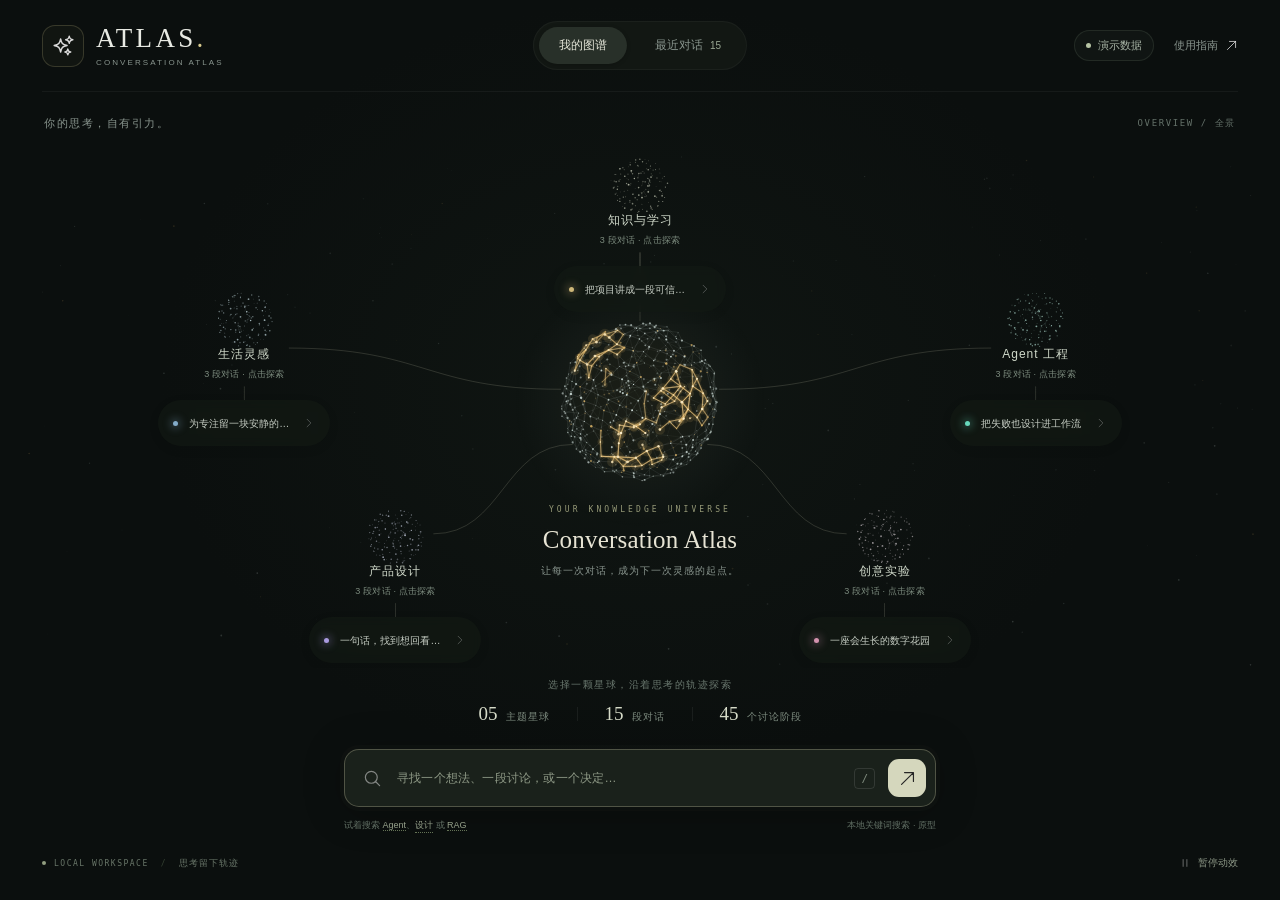
==== plugins/conversation_atlas/frontend/index.html @ c2df4ebc "feat(atlas): add interactive frontend graph prototype" ====
<!doctype html>
<html lang="zh-CN">
  <head>
    <meta charset="UTF-8">
    <meta name="viewport" content="width=device-width, initial-scale=1.0">
    <meta name="theme-color" content="#0b0f0e">
    <meta name="description" content="Conversation Atlas — 在对话之间，发现思考的轨迹。前端交互原型。">
    <title>Conversation Atlas · 对话图谱</title>
    <link rel="icon" href="icons/sparkles.svg" type="image/svg+xml">
    <link rel="stylesheet" href="styles.css">
  </head>
  <body>
    <div id="atlas-app" class="atlas-app">
      <header class="app-header">
        <a class="brand" href="./" aria-label="Conversation Atlas 首页">
          <span class="brand-symbol"><img src="icons/sparkles.svg" alt=""></span>
          <span><strong>ATLAS<span class="brand-dot">.</span></strong><small>CONVERSATION ATLAS</small></span>
        </a>
        <nav class="main-nav" aria-label="主导航">
          <button class="nav-item active" id="home-nav" aria-current="page">我的图谱</button>
          <button class="nav-item" id="recent-toggle" aria-expanded="false" aria-controls="recent-panel">最近对话<span id="recent-count" class="nav-count"></span></button>
        </nav>
        <div class="header-actions"><span class="demo-badge"><i></i>演示数据</span><button class="quiet-button" id="guide-toggle">使用指南<img src="icons/arrow-up-right.svg" alt=""></button></div>
      </header>

      <section class="workspace" aria-label="对话图谱工作区">
        <div class="workspace-bar">
          <div class="breadcrumb"><button id="back-atlas" class="back-button" hidden><img src="icons/arrow-left.svg" alt="">返回 Atlas</button><span id="breadcrumb-text">你的思考，自有引力。</span></div>
          <span id="view-label" class="view-label">OVERVIEW / 全景</span>
        </div>
        <div class="workarea" id="workarea">
          <div class="graph-viewport" id="graph-viewport" tabindex="0" aria-label="交互图谱，可横向滚动查看层级">
            <div id="graph-scene" class="graph-scene">
              <canvas id="particle-field" aria-hidden="true"></canvas>
              <svg id="connections" aria-hidden="true"><g id="edge-layer"></g></svg>
              <div id="core-label" class="core-label"><span class="core-eyebrow">YOUR KNOWLEDGE UNIVERSE</span><strong>Conversation Atlas</strong><small id="core-subtitle">让每一次对话，成为下一次灵感的起点。</small></div>
              <div id="node-layer"></div>
              <div id="column-labels" class="column-labels" aria-hidden="true"></div>
            </div>
          </div>
          <aside id="inspector" class="inspector" aria-label="节点详情" hidden></aside>
        </div>
        <p id="graph-hint" class="graph-hint">选择一颗星球，沿着思考的轨迹探索</p>
      </section>

      <section class="search-dock" aria-label="搜索历史对话">
        <div class="universe-stats" id="universe-stats"></div>
        <form class="search-form" id="search-form" role="search">
          <img class="search-icon" src="icons/magnifying-glass.svg" alt="">
          <input id="search-input" type="search" autocomplete="off" placeholder="寻找一个想法、一段讨论，或一个决定…" aria-label="搜索演示对话" aria-controls="search-results" aria-expanded="false">
          <kbd class="shortcut-hint">/</kbd>
          <button class="search-submit" type="submit" aria-label="搜索"><img src="icons/arrow-up-right.svg" alt=""></button>
        </form>
        <div class="search-caption"><span>试着搜索 <button class="search-example" data-query="Agent">Agent</button>、<button class="search-example" data-query="设计">设计</button> 或 <button class="search-example" data-query="RAG">RAG</button></span><span>本地关键词搜索 · 原型</span></div>
        <div id="search-results" class="search-results" hidden></div>
      </section>

      <footer class="app-footer"><span><i class="workspace-dot"></i>LOCAL WORKSPACE<span class="footer-separator">/</span><span class="footer-detail">思考留下轨迹</span></span><button id="motion-toggle" class="motion-toggle" aria-pressed="false"><img src="icons/pause.svg" alt=""><span>暂停动效</span></button></footer>
      <section id="recent-panel" class="recent-panel" aria-label="最近的演示对话" hidden></section>
      <dialog id="guide-dialog" class="guide-dialog" aria-labelledby="guide-title"><div class="dialog-top"><span class="eyebrow">A SMALL GUIDE TO YOUR UNIVERSE</span><button id="guide-close" class="icon-button" aria-label="关闭使用指南"><img src="icons/x-mark.svg" alt=""></button></div><h2 id="guide-title">从一次对话，走向一片星空。</h2><p>点击分类星球展开对话，再点击对话查看讨论阶段。最右侧的详情面板记录摘要、结论与消息范围。</p><ol><li><b>探索</b><span>分类 → Conversation → Segment，始终从左向右。</span></li><li><b>回看</b><span>用“返回 Atlas”收拢图谱；关闭详情不会改变展开层级。</span></li><li><b>寻找</b><span>按 / 开始搜索。按 Esc 关闭浮层或详情。</span></li></ol><div class="prototype-note">当前是前端交互原型。内容、分类、阶段与时间均为模拟；搜索仅匹配本地关键词。未接入真实历史对话、AI 或原文跳转。</div><button id="guide-done" class="primary-button">开始探索<img src="icons/arrow-up-right.svg" alt=""></button></dialog>
      <div id="announcer" class="sr-only" role="status" aria-live="polite"></div>
      <div id="load-error" class="load-error" role="alert" hidden></div>
    </div>
    <script type="module" src="app.mjs"></script>
  </body>
</html>
---- plugins/conversation_atlas/frontend/styles.css ----
@charset "UTF-8";
:root{color-scheme:dark;--bg:#0b0f0e;--panel:#141a17;--text:#e8eae3;--muted:#89958e;--dim:#647169;--line:#29332d;--accent:#d8d5ad;--ease:cubic-bezier(.22,.8,.22,1);font-family:Inter,"Segoe UI","Microsoft YaHei",sans-serif;font-synthesis:none}
*{box-sizing:border-box}body{margin:0;background:var(--bg);color:var(--text);font-size:14px}button,input,a{-webkit-tap-highlight-color:transparent}button,input{font:inherit}button{color:inherit;cursor:pointer}button{border:0;background:none}a{color:inherit;text-decoration:none}button:focus-visible,a:focus-visible,input:focus-visible,[tabindex]:focus-visible{outline:2px solid var(--accent);outline-offset:5px}button:disabled{cursor:not-allowed;opacity:.5}img{width:18px;height:18px;filter:invert(.85);vertical-align:middle}button:hover img{filter:invert(1)}[hidden]{display:none!important}.atlas-app{height:100dvh;min-height:720px;overflow:hidden;position:relative;background:radial-gradient(ellipse at 50% 43%,#17201966 0%,transparent 53%)}
.app-header{height:92px;display:flex;align-items:center;justify-content:space-between;margin:0 42px;border-bottom:1px solid #ffffff0c;gap:24px;position:relative;z-index:5}.brand{display:flex;align-items:center;gap:12px}.brand-symbol{display:grid;place-items:center;border:1px solid #d3c99332;border-radius:13px;width:42px;height:42px;background:#d2c88a08}.brand-symbol img{width:23px;height:23px}.brand strong{font-family:Georgia,"Times New Roman",serif;font-size:27px;letter-spacing:3.3px;font-weight:400;line-height:1.1}.brand-dot{color:#d8cb8e}.brand small{display:block;font-size:8px;letter-spacing:2.1px;margin-top:5px;color:var(--muted)}.main-nav{position:absolute;left:50%;transform:translateX(-50%);display:flex;align-items:center;gap:8px;border:1px solid #ffffff0a;border-radius:30px;padding:5px;background:#121713}.nav-item{font-size:12px;border-radius:22px;padding:10px 20px;color:var(--muted);transition:background .2s,color .2s;white-space:nowrap}.nav-item:hover{color:var(--text)}.nav-item.active{background:#283029;color:#e3e4d7;box-shadow:0 1px 4px #0003}.nav-count{font-size:10px;margin-left:7px;color:#9aa894}.header-actions{display:flex;gap:20px;align-items:center}.demo-badge{display:flex;align-items:center;gap:7px;font-size:11px;color:#a9b5a7;background:#bdd2b008;border:1px solid #a5bc9c20;border-radius:20px;padding:7px 11px}.demo-badge i{width:5px;height:5px;border-radius:50%;background:#b6c3a4}.quiet-button{font-size:11px;color:var(--muted);display:flex;gap:7px;align-items:center;padding:8px 0}.quiet-button img{width:13px;height:13px}.quiet-button:hover{color:var(--text)}
.workspace{position:absolute;inset:92px 26px 211px}.workspace-bar{height:63px;display:flex;align-items:center;justify-content:space-between;padding:0 18px;position:relative;z-index:3;gap:20px}.breadcrumb{display:flex;align-items:center;gap:18px;min-width:0}.breadcrumb>span{font-size:11px;letter-spacing:1.5px;color:var(--muted);white-space:nowrap;overflow:hidden;text-overflow:ellipsis}.view-label{font-family:Consolas,monospace;font-size:9px;letter-spacing:1.6px;color:var(--dim);white-space:nowrap}.back-button{display:flex;align-items:center;gap:8px;padding:9px 13px;border:1px solid #ffffff13;border-radius:20px;font-size:11px;background:#101612;white-space:nowrap}.back-button:hover{border-color:#c6c4a550;background:#202920}.back-button img{width:13px;height:13px}.workarea{height:calc(100% - 84px);display:flex;gap:12px;position:relative}.graph-viewport{overflow:auto;position:relative;flex:1;min-width:0;scrollbar-width:thin;scrollbar-color:#374137 transparent;scroll-behavior:smooth}.graph-scene{position:relative;width:100%;min-width:1000px;height:100%;min-height:450px;isolation:isolate}#particle-field,#connections,#node-layer{position:absolute;inset:0;width:100%;height:100%}#particle-field{z-index:0;pointer-events:none}#connections{z-index:1;overflow:visible;pointer-events:none}#node-layer{z-index:3;pointer-events:none}.connection{fill:none;stroke:#b9b7a0;stroke-opacity:.2;stroke-width:1;transition:d 720ms var(--ease),opacity 600ms,stroke-opacity .3s;vector-effect:non-scaling-stroke}.connection.highlighted{stroke-opacity:.65;stroke:#d6d1ac;stroke-width:1.3}.core-label{position:absolute;z-index:2;transform:translate(-50%,0);text-align:center;white-space:nowrap;pointer-events:none;transition:left 720ms var(--ease),top 720ms var(--ease),opacity .5s}.core-eyebrow{display:block;font:8px Consolas,monospace;letter-spacing:3.1px;color:#969977}.core-label strong{display:block;font:25px Georgia,"Times New Roman",serif;letter-spacing:.2px;margin-top:12px;font-weight:400;color:#e7e4d4}.core-label small{display:block;font-size:10px;color:var(--muted);letter-spacing:1px;margin-top:10px}.atlas-app.expanded .core-eyebrow{font-size:7px;letter-spacing:1.7px}.atlas-app.expanded .core-label strong{font-size:15px}.atlas-app.expanded .core-label small{display:none}.graph-hint{text-align:center;margin:10px 0 0;font-size:10px;letter-spacing:1.5px;color:#69776e;pointer-events:none}.column-labels span{position:absolute;top:11px;transform:translateX(-50%);font-size:9px;letter-spacing:2px;color:#738175}.graph-node{position:absolute;left:0;top:0;transform:translate(-50%,-50%);transition:left 720ms var(--ease),top 720ms var(--ease),opacity 500ms,box-shadow .25s,border-color .25s,background .25s;width:220px;height:64px;padding:12px 15px;text-align:left;pointer-events:auto;border:1px solid #aab7a516;border-radius:9px;background:#151b17d9;backdrop-filter:blur(9px);box-shadow:0 3px 12px #0001;display:flex;align-items:center;gap:11px;color:#c7cec4}.graph-node:hover{background:#20291fe8;border-color:#cad5b54d;box-shadow:0 0 24px #c7cfa70b;z-index:5}.graph-node.selected{border-color:#d9d2a680;background:#22291ee8;box-shadow:0 0 28px #d6c9970e}.node-spark{flex:none;width:5px;height:5px;background:var(--node-color,#c1c7a2);border-radius:50%;box-shadow:0 0 9px 2px color-mix(in srgb,var(--node-color,#c1c7a2) 40%,transparent)}.node-copy{min-width:0;display:block}.node-title{display:block;font-size:11px;font-weight:500;white-space:nowrap;overflow:hidden;text-overflow:ellipsis;line-height:1.5}.node-meta{display:block;font:9px Consolas,"Microsoft YaHei",sans-serif;letter-spacing:.2px;color:#7c8b7e;margin-top:5px;white-space:nowrap}.node-chevron{margin-left:auto;width:12px;height:12px;opacity:.4;flex:none}.graph-node.category{height:92px;background:transparent;border-color:transparent;backdrop-filter:none;box-shadow:none;display:block;text-align:center;padding:44px 5px 0;border-radius:15px}.category .node-spark{display:none}.category .node-title{font-size:12px;letter-spacing:1px;color:#d0d9ca}.category .node-meta{font-size:9px}.category:hover{border-color:#c5cba025;background:#b6c09306;box-shadow:0 0 30px #d0c28c08}.category.selected{border-color:#c6c9a256;background:#cbd4ad08;box-shadow:0 0 24px #d6c99709}.category .node-chevron{display:none}.graph-node.overview-conversation{width:208px;height:49px;border:0;border-radius:30px;background:#121914bd;padding:8px 15px;backdrop-filter:blur(5px)}.overview-conversation .node-title{font-size:10px}.overview-conversation .node-meta{display:none}.overview-conversation:hover{background:#252e22;border-color:transparent}.graph-node.segment{background:#171c19a8;border-color:#95a99424}.segment .node-title{font-size:10px}.segment.selected{border-color:#c6d5ae80;background:#263022e6}.graph-node.exiting{pointer-events:none}.graph-node.exiting:focus{outline:none}
.search-dock{position:absolute;left:50%;bottom:67px;transform:translateX(-50%);width:min(592px,calc(100% - 64px));z-index:7}.universe-stats{display:flex;justify-content:center;align-items:center;gap:27px;margin-bottom:24px}.stat{display:flex;align-items:baseline;gap:8px}.stat strong{font:19px Georgia,serif;color:#d6dbc8;font-weight:400}.stat span{font-size:10px;color:#7d8b7f;letter-spacing:1px}.stat-separator{width:1px;height:14px;background:#ffffff10}.search-form{height:58px;border:1px solid #d5d2ab4a;border-radius:15px;background:#1a211b;display:flex;align-items:center;padding:7px 9px 7px 18px;gap:13px;box-shadow:0 4px 40px #0004,0 0 0 4px #d3d3a504;transition:border-color .2s,box-shadow .2s}.search-form:focus-within{border-color:#d5d2ab9a;box-shadow:0 4px 40px #0004,0 0 0 4px #d3d3a50b}.search-icon{width:19px;height:19px;opacity:.55}#search-input{background:none;color:#e2e7d6;border:0;outline:none;flex:1;min-width:0;font-size:12px;letter-spacing:.2px}#search-input::placeholder{color:#8f9a87}#search-input:focus-visible{outline:none}.shortcut-hint{font:11px Consolas,monospace;border:1px solid #ffffff1c;padding:3px 6px;border-radius:4px;color:#7f8b7d}.search-submit{height:38px;width:38px;display:grid;place-items:center;flex:none;border-radius:11px;background:#d5d7bd;transition:background .2s,transform .2s}.search-submit img{filter:invert(.15);width:19px;height:19px}.search-submit:hover{background:#f2efd1;transform:translateY(-1px)}.search-submit:hover img{filter:invert(.15)}.search-caption{display:flex;justify-content:space-between;margin-top:12px;color:#627065;font-size:9px;gap:10px}.search-example{padding:0;color:#96a18b;font-size:9px;border-bottom:1px dotted #647255}.search-example:hover{color:#e5e7d5}.search-results{position:absolute;bottom:92px;width:100%;max-height:340px;overflow:auto;background:#171e19f7;border:1px solid #45523c;border-radius:15px;padding:14px;box-shadow:0 -14px 50px #0008;backdrop-filter:blur(20px)}.search-results .result-heading{display:flex;justify-content:space-between;align-items:center;font-size:10px;color:#9aa790;padding:0 4px 10px;border-bottom:1px solid #ffffff0c}.search-results .icon-button{width:24px;height:24px}.result-item{width:100%;display:flex;align-items:center;justify-content:space-between;gap:20px;text-align:left;padding:14px 10px;border-bottom:1px solid #ffffff08;border-radius:6px}.result-item:hover{background:#c5cca10c}.result-item strong{font-size:12px;font-weight:400;display:block;line-height:1.5}.result-item small{font-size:9px;color:#88957f;display:block;margin-top:5px}.result-item img{width:13px;height:13px;opacity:.5}.empty-search{color:#b2bba6;line-height:1.9;padding:16px 10px;margin:0;font-size:12px}
.app-footer{position:absolute;bottom:24px;left:42px;right:42px;display:flex;align-items:center;justify-content:space-between;color:#687568;font:8px Consolas,monospace;letter-spacing:1.5px}.app-footer>span{display:flex;align-items:center;gap:8px}.workspace-dot{width:4px;height:4px;background:#929e80;border-radius:50%}.footer-separator{margin:0 4px;color:#354233}.footer-detail{font:9px "Microsoft YaHei",sans-serif;letter-spacing:1px}.motion-toggle{font-size:10px;color:#8a9584;display:flex;gap:7px;align-items:center;padding:6px 0}.motion-toggle img{width:12px;height:12px;opacity:.6}.motion-toggle:hover{color:#d6dcc8}
.inspector{position:relative;z-index:4;flex:0 0 310px;padding:24px;background:#151b17ed;border:1px solid #a8b69a26;border-radius:16px;overflow:auto;scrollbar-width:thin;scrollbar-color:#3a4938 transparent;animation:inspector-in 450ms var(--ease);box-shadow:0 20px 60px #0002}.inspector-top{display:flex;align-items:center;justify-content:space-between;margin-bottom:27px}.eyebrow{font:8px Consolas,monospace;letter-spacing:1.7px;color:#89957d}.icon-button{border:1px solid #ffffff0b;border-radius:50%;width:28px;height:28px;display:grid;place-items:center;background:#ffffff03;flex:none}.icon-button img{width:13px;height:13px;opacity:.6}.icon-button:hover{border-color:#d3d4b43f;background:#d3d4b40a}.type-badge{display:inline-flex;gap:6px;align-items:center;font-size:9px;color:#bbc9ad;border:1px solid #a3b98e28;padding:5px 8px;border-radius:5px;background:#a3b98e09}.type-badge i{width:4px;height:4px;border-radius:50%;background:#c4ceaf}.inspector h2{font-size:20px;font-weight:400;line-height:1.6;letter-spacing:.3px;margin:17px 0 10px}.inspector-summary{color:#a2ad9b;font-size:11px;line-height:1.95;margin:0 0 25px}.inspector-section{border-top:1px solid #ffffff0b;padding-top:18px;margin-top:22px}.inspector-section h3{font-size:10px;font-weight:400;color:#8d9b83;letter-spacing:1px;margin:0 0 13px}.outcomes{padding:0;list-style:none;margin:0}.outcomes li{font-size:11px;line-height:1.8;margin-bottom:11px;padding-left:13px;position:relative;color:#c6cfba}.outcomes li::before{content:"";position:absolute;left:0;top:8px;width:4px;height:4px;border:1px solid #a5b392;border-radius:50%}.keywords{display:flex;flex-wrap:wrap;gap:6px}.keyword{padding:5px 8px;border-radius:20px;background:#ffffff03;border:1px solid #ffffff13;color:#a6b399;font-size:9px}.metadata{display:grid;grid-template-columns:auto 1fr;gap:11px;font-size:10px;margin:0}.metadata dt{color:#78866f}.metadata dd{color:#b6c1a8;text-align:right;margin:0;font-family:Consolas,"Microsoft YaHei",sans-serif;overflow-wrap:anywhere}.message-range{font:9px Consolas,monospace;color:#a2b38d;line-height:1.9;padding:12px;background:#0d130f;border:1px solid #ffffff08;border-radius:6px;overflow-wrap:anywhere}.prototype-note{font-size:10px;line-height:1.9;padding:13px;border-radius:8px;background:#b4c29207;border:1px solid #bec59714;color:#8b9a7c;margin-top:25px}.source-disabled{display:flex;align-items:center;justify-content:space-between;gap:8px;width:100%;border:1px solid #b9c79921;border-radius:8px;padding:11px;margin-top:14px;font-size:10px;color:#7e8e71}.source-disabled img{width:13px;height:13px}.inspector-id{font:8px Consolas,monospace;letter-spacing:.3px;color:#58694f;margin-top:20px;overflow-wrap:anywhere}.recent-panel{position:absolute;top:82px;left:50%;transform:translateX(-50%);width:min(420px,calc(100% - 40px));max-height:450px;overflow:auto;background:#172019f5;border:1px solid #44513d;border-radius:15px;padding:18px;box-shadow:0 15px 60px #0008;backdrop-filter:blur(18px);z-index:10}.recent-panel h2{font-size:12px;font-weight:400;margin:0 0 8px;color:#a9b79c}.recent-panel .result-item{padding:15px 6px}.guide-dialog{color:var(--text);background:#172019;border:1px solid #506144;border-radius:20px;padding:30px;max-width:480px;width:calc(100% - 40px);box-shadow:0 30px 100px #0008}.guide-dialog::backdrop{background:#060a08b0;backdrop-filter:blur(5px)}.dialog-top{display:flex;align-items:center;justify-content:space-between}.guide-dialog h2{font-size:23px;font-weight:400;line-height:1.5;margin:25px 0 13px}.guide-dialog p{font-size:12px;line-height:2;color:#a9b69d}.guide-dialog ol{padding:0;list-style:none;margin-top:25px}.guide-dialog li{display:flex;gap:20px;margin:17px 0;font-size:11px;line-height:1.8}.guide-dialog b{color:#d3d5b4;white-space:nowrap;font-weight:400}.guide-dialog li span{color:#9aa98d}.primary-button{width:100%;background:#d0d5b5;color:#1c2617;border-radius:9px;padding:12px;margin-top:22px;display:flex;align-items:center;justify-content:space-between;font-size:12px}.primary-button img{filter:invert(.1);width:16px;height:16px}.primary-button:hover{background:#e5e5c7}.load-error{position:absolute;z-index:20;top:110px;left:50%;transform:translateX(-50%);max-width:500px;padding:24px;border:1px solid #a88e61;border-radius:12px;background:#251f16;color:#e3d3b3;line-height:1.8}.sr-only{position:absolute;width:1px;height:1px;overflow:hidden;clip:rect(0,0,0,0);white-space:nowrap}
@keyframes inspector-in{from{opacity:0;transform:translateX(20px)}to{opacity:1;transform:translateX(0)}}
@media(min-width:1600px){.inspector{flex-basis:350px;padding:28px}.workspace{left:40px;right:40px}.graph-scene{min-height:510px}.search-dock{width:630px;bottom:78px}.search-form{height:62px}}
@media(max-width:1179px){.header-actions{gap:12px}.quiet-button{font-size:10px}.app-header{margin:0 26px}.workspace{left:12px;right:12px}.inspector{position:absolute;right:8px;top:8px;bottom:8px;width:300px;box-shadow:-25px 0 80px #080d08b0}.graph-viewport.has-inspector{padding-right:310px}.app-footer{left:26px;right:26px}}
@media(max-width:760px){.atlas-app{min-height:780px}.app-header{height:82px;margin:0 20px;align-items:flex-start;padding-top:20px}.brand-symbol{width:33px;height:33px;border-radius:10px}.brand-symbol img{width:19px;height:19px}.brand strong{font-size:22px}.brand small{font-size:6px;letter-spacing:1.4px}.header-actions{padding-top:6px}.quiet-button{display:none}.demo-badge{font-size:9px;padding:5px 8px}.main-nav{top:88px;z-index:5;background:#141b15;padding:3px}.nav-item{padding:8px 16px;font-size:11px}.workspace{top:128px;bottom:211px;left:0;right:0}.workspace-bar{padding:0 20px;height:53px;gap:8px}.breadcrumb{gap:10px}.breadcrumb>span{font-size:9px;letter-spacing:.3px}.view-label{display:none}.back-button{font-size:10px;padding:7px 10px}.workarea{height:calc(100% - 75px)}.graph-scene{min-height:390px}.graph-hint{font-size:9px;letter-spacing:.5px;padding:0 15px}.search-dock{width:calc(100% - 40px);bottom:65px}.search-form{height:54px;padding-left:14px;gap:10px}.shortcut-hint{display:none}#search-input{font-size:10px}.search-caption{font-size:8px;gap:8px}.search-example{font-size:8px}.universe-stats{gap:17px;margin-bottom:22px}.stat{gap:5px}.stat strong{font-size:17px}.stat span{font-size:9px}.footer-detail,.footer-separator{display:none}.app-footer{left:20px;right:20px;font-size:7px}.inspector{position:fixed;top:181px;bottom:210px;right:12px;width:min(300px,calc(100% - 30px));padding:18px}.inspector h2{font-size:17px}.inspector-top{margin-bottom:15px}.recent-panel{top:130px}.graph-viewport.has-inspector{padding-right:0}}
@media(prefers-reduced-motion:reduce){*,*::before,*::after{animation-duration:.01ms!important;transition-duration:.01ms!important;scroll-behavior:auto!important}}
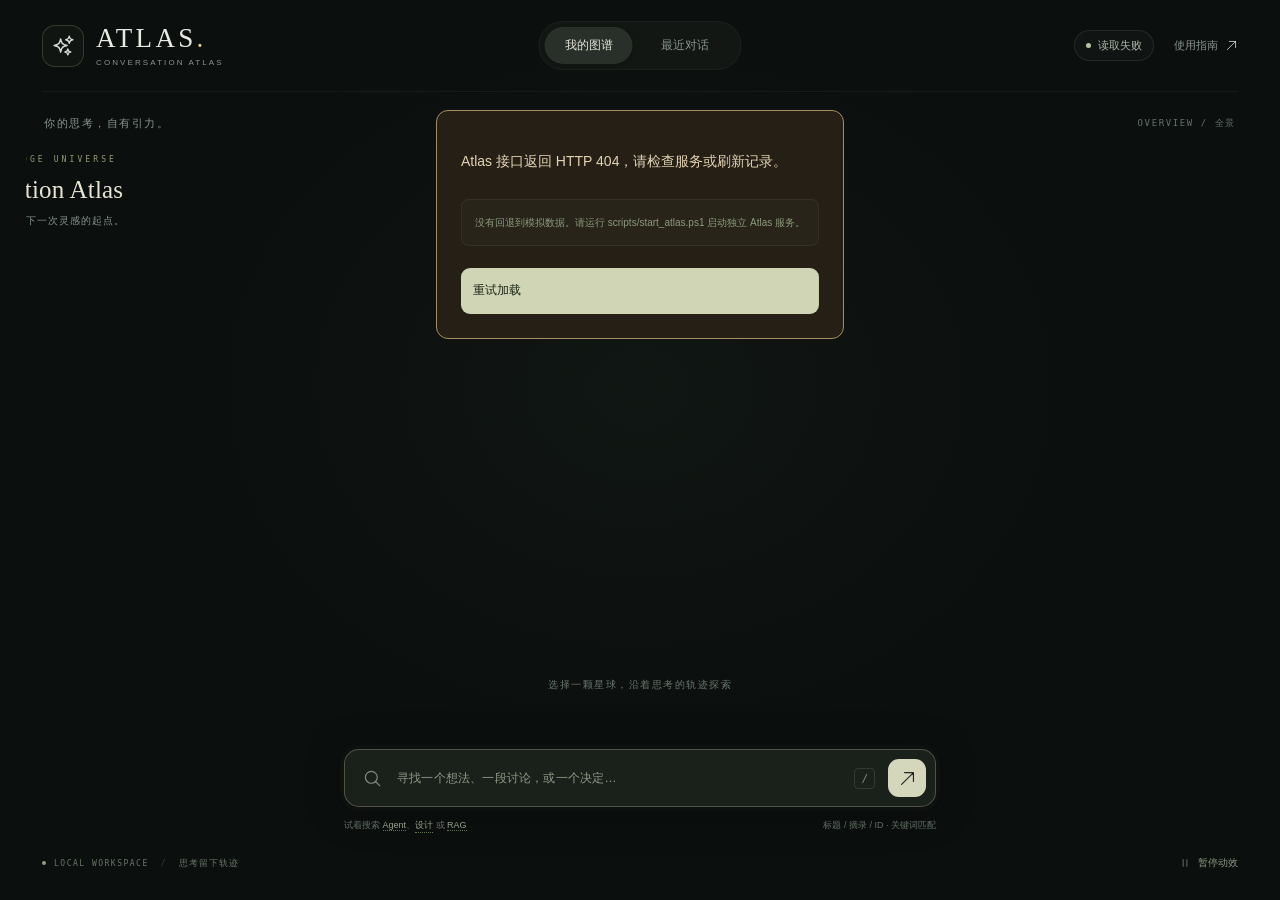
==== commit 78ba072a: "feat(atlas): read persisted conversations and locate raw messages" ====
--- a/plugins/conversation_atlas/frontend/index.html
+++ b/plugins/conversation_atlas/frontend/index.html
@@ -20,7 +20,7 @@
           <button class="nav-item active" id="home-nav" aria-current="page">我的图谱</button>
           <button class="nav-item" id="recent-toggle" aria-expanded="false" aria-controls="recent-panel">最近对话<span id="recent-count" class="nav-count"></span></button>
         </nav>
-        <div class="header-actions"><span class="demo-badge"><i></i>演示数据</span><button class="quiet-button" id="guide-toggle">使用指南<img src="icons/arrow-up-right.svg" alt=""></button></div>
+        <div class="header-actions"><span class="demo-badge"><i></i><span id="source-label">正在读取…</span></span><button class="quiet-button" id="guide-toggle">使用指南<img src="icons/arrow-up-right.svg" alt=""></button></div>
       </header>
 
       <section class="workspace" aria-label="对话图谱工作区">
@@ -44,6 +44,7 @@
       </section>
 
       <section class="search-dock" aria-label="搜索历史对话">
+        <p id="data-notice" class="data-notice" hidden></p>
         <div class="universe-stats" id="universe-stats"></div>
         <form class="search-form" id="search-form" role="search">
           <img class="search-icon" src="icons/magnifying-glass.svg" alt="">
@@ -51,13 +52,13 @@
           <kbd class="shortcut-hint">/</kbd>
           <button class="search-submit" type="submit" aria-label="搜索"><img src="icons/arrow-up-right.svg" alt=""></button>
         </form>
-        <div class="search-caption"><span>试着搜索 <button class="search-example" data-query="Agent">Agent</button>、<button class="search-example" data-query="设计">设计</button> 或 <button class="search-example" data-query="RAG">RAG</button></span><span>本地关键词搜索 · 原型</span></div>
+        <div class="search-caption"><span>试着搜索 <button class="search-example" data-query="Agent">Agent</button>、<button class="search-example" data-query="设计">设计</button> 或 <button class="search-example" data-query="RAG">RAG</button></span><span id="search-scope">本地关键词搜索 · 原型</span></div>
         <div id="search-results" class="search-results" hidden></div>
       </section>
 
       <footer class="app-footer"><span><i class="workspace-dot"></i>LOCAL WORKSPACE<span class="footer-separator">/</span><span class="footer-detail">思考留下轨迹</span></span><button id="motion-toggle" class="motion-toggle" aria-pressed="false"><img src="icons/pause.svg" alt=""><span>暂停动效</span></button></footer>
       <section id="recent-panel" class="recent-panel" aria-label="最近的演示对话" hidden></section>
-      <dialog id="guide-dialog" class="guide-dialog" aria-labelledby="guide-title"><div class="dialog-top"><span class="eyebrow">A SMALL GUIDE TO YOUR UNIVERSE</span><button id="guide-close" class="icon-button" aria-label="关闭使用指南"><img src="icons/x-mark.svg" alt=""></button></div><h2 id="guide-title">从一次对话，走向一片星空。</h2><p>点击分类星球展开对话，再点击对话查看讨论阶段。最右侧的详情面板记录摘要、结论与消息范围。</p><ol><li><b>探索</b><span>分类 → Conversation → Segment，始终从左向右。</span></li><li><b>回看</b><span>用“返回 Atlas”收拢图谱；关闭详情不会改变展开层级。</span></li><li><b>寻找</b><span>按 / 开始搜索。按 Esc 关闭浮层或详情。</span></li></ol><div class="prototype-note">当前是前端交互原型。内容、分类、阶段与时间均为模拟；搜索仅匹配本地关键词。未接入真实历史对话、AI 或原文跳转。</div><button id="guide-done" class="primary-button">开始探索<img src="icons/arrow-up-right.svg" alt=""></button></dialog>
+      <dialog id="guide-dialog" class="guide-dialog" aria-labelledby="guide-title"><div class="dialog-top"><span class="eyebrow">A SMALL GUIDE TO YOUR UNIVERSE</span><button id="guide-close" class="icon-button" aria-label="关闭使用指南"><img src="icons/x-mark.svg" alt=""></button></div><h2 id="guide-title">从一次对话，走向一片星空。</h2><p>点击分类星球展开对话，再点击对话查看讨论阶段。最右侧的详情面板记录摘要、结论与消息范围。</p><ol><li><b>探索</b><span>分类 → Conversation → Segment，始终从左向右。</span></li><li><b>回看</b><span>用“返回 Atlas”收拢图谱；关闭详情不会改变展开层级。</span></li><li><b>寻找</b><span>按 / 开始搜索。按 Esc 关闭浮层或详情。</span></li></ol><div id="guide-note" class="prototype-note">当前是前端交互原型。内容、分类、阶段与时间均为模拟；搜索仅匹配本地关键词。未接入真实历史对话、AI 或原文跳转。</div><button id="guide-done" class="primary-button">开始探索<img src="icons/arrow-up-right.svg" alt=""></button></dialog>
       <div id="announcer" class="sr-only" role="status" aria-live="polite"></div>
       <div id="load-error" class="load-error" role="alert" hidden></div>
     </div>
--- a/plugins/conversation_atlas/frontend/styles.css
+++ b/plugins/conversation_atlas/frontend/styles.css
@@ -11,3 +11,8 @@
 @media(max-width:1179px){.header-actions{gap:12px}.quiet-button{font-size:10px}.app-header{margin:0 26px}.workspace{left:12px;right:12px}.inspector{position:absolute;right:8px;top:8px;bottom:8px;width:300px;box-shadow:-25px 0 80px #080d08b0}.graph-viewport.has-inspector{padding-right:310px}.app-footer{left:26px;right:26px}}
 @media(max-width:760px){.atlas-app{min-height:780px}.app-header{height:82px;margin:0 20px;align-items:flex-start;padding-top:20px}.brand-symbol{width:33px;height:33px;border-radius:10px}.brand-symbol img{width:19px;height:19px}.brand strong{font-size:22px}.brand small{font-size:6px;letter-spacing:1.4px}.header-actions{padding-top:6px}.quiet-button{display:none}.demo-badge{font-size:9px;padding:5px 8px}.main-nav{top:88px;z-index:5;background:#141b15;padding:3px}.nav-item{padding:8px 16px;font-size:11px}.workspace{top:128px;bottom:211px;left:0;right:0}.workspace-bar{padding:0 20px;height:53px;gap:8px}.breadcrumb{gap:10px}.breadcrumb>span{font-size:9px;letter-spacing:.3px}.view-label{display:none}.back-button{font-size:10px;padding:7px 10px}.workarea{height:calc(100% - 75px)}.graph-scene{min-height:390px}.graph-hint{font-size:9px;letter-spacing:.5px;padding:0 15px}.search-dock{width:calc(100% - 40px);bottom:65px}.search-form{height:54px;padding-left:14px;gap:10px}.shortcut-hint{display:none}#search-input{font-size:10px}.search-caption{font-size:8px;gap:8px}.search-example{font-size:8px}.universe-stats{gap:17px;margin-bottom:22px}.stat{gap:5px}.stat strong{font-size:17px}.stat span{font-size:9px}.footer-detail,.footer-separator{display:none}.app-footer{left:20px;right:20px;font-size:7px}.inspector{position:fixed;top:181px;bottom:210px;right:12px;width:min(300px,calc(100% - 30px));padding:18px}.inspector h2{font-size:17px}.inspector-top{margin-bottom:15px}.recent-panel{top:130px}.graph-viewport.has-inspector{padding-right:0}}
 @media(prefers-reduced-motion:reduce){*,*::before,*::after{animation-duration:.01ms!important;transition-duration:.01ms!important;scroll-behavior:auto!important}}
+.data-notice{position:absolute;bottom:-20px;left:0;width:100%;margin:0;text-align:center;font-size:8px;line-height:13px;color:#8b967e;letter-spacing:.2px}
+.source-enabled{color:#c8d1b8;background:#bec59708}.source-enabled:hover{border-color:#c2cda268;background:#bec59714}
+.message-preview{display:block;width:100%;text-align:left;padding:12px 0;border-bottom:1px solid #ffffff0b;color:#b8c5ad;line-height:1.8}.message-preview small{display:block;font-size:9px;color:#8e9f81}.message-preview span{display:block;font-size:10px;margin:5px 0}.message-preview code{font-size:8px;color:#879b76;overflow-wrap:anywhere}.message-preview:hover{color:#e0e6ce}
+.raw-dialog{color:var(--text);background:#141c17;border:1px solid #526345;border-radius:17px;width:min(960px,calc(100% - 32px));height:min(800px,calc(100dvh - 48px));padding:24px;overflow:hidden}.raw-dialog::backdrop{background:#060a08c0;backdrop-filter:blur(5px)}.raw-header{display:flex;justify-content:space-between;align-items:flex-start;gap:20px}.raw-header h2{font-size:18px;line-height:1.6;margin:8px 0;font-weight:400}.raw-header .quiet-button{display:block;flex:none}.raw-id{font:10px Consolas,monospace;color:#93a783;overflow-wrap:anywhere;margin:0}.raw-dialog .prototype-note{margin-top:12px;margin-bottom:12px;padding:9px 12px}.raw-jump{width:100%;padding:9px;background:#202a20;border:1px solid #526345;border-radius:6px;color:#ccd8be;font:11px Consolas,"Microsoft YaHei",sans-serif}.raw-message-list{height:calc(100% - 211px);overflow:auto;margin-top:16px;scrollbar-width:thin;scrollbar-color:#506144 transparent}.raw-message{padding:18px;border:1px solid #ffffff13;border-radius:8px;margin-bottom:14px;scroll-margin-top:5px}.raw-message.located{border-color:#c9c3949c;background:#c9c39407}.raw-message header{display:flex;justify-content:space-between;gap:14px;align-items:baseline}.raw-message strong{font-size:11px;font-weight:400;color:#d5d9bc}.raw-message code{font-size:9px;color:#91a47e;overflow-wrap:anywhere}.raw-message pre{white-space:pre-wrap;overflow-wrap:anywhere;font:12px/1.9 Consolas,"Microsoft YaHei",sans-serif;color:#c0cdb5;margin:15px 0 0}.raw-dialog .quiet-button:focus-visible{outline:2px solid var(--accent)}
+@media(max-width:760px){.data-notice{font-size:7px;letter-spacing:0}.raw-dialog{padding:16px}.raw-header h2{font-size:14px}.raw-message header{display:block}.raw-message code{display:block;margin-top:5px}.raw-message-list{height:calc(100% - 240px)}}
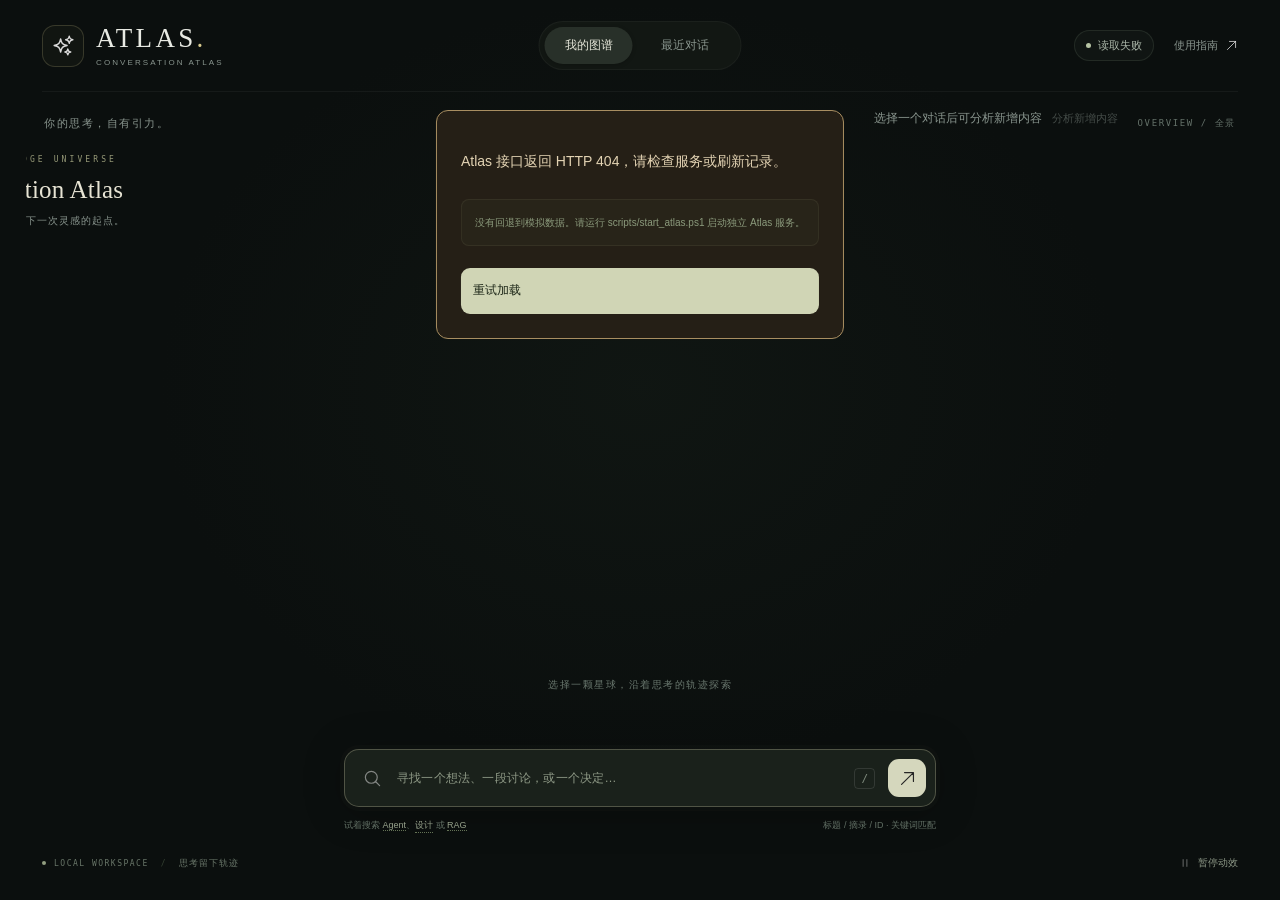
==== commit aac206d1: "feat(atlas): connect manual incremental semantic indexing to graph" ====
--- a/plugins/conversation_atlas/frontend/index.html
+++ b/plugins/conversation_atlas/frontend/index.html
@@ -26,6 +26,7 @@
       <section class="workspace" aria-label="对话图谱工作区">
         <div class="workspace-bar">
           <div class="breadcrumb"><button id="back-atlas" class="back-button" hidden><img src="icons/arrow-left.svg" alt="">返回 Atlas</button><span id="breadcrumb-text">你的思考，自有引力。</span></div>
+          <div class="analysis-controls"><small id="analysis-scope">选择一个对话后可分析新增内容</small><button id="analyze-new" class="quiet-button" disabled>分析新增内容</button><span id="analysis-status" role="status" aria-live="polite"></span></div>
           <span id="view-label" class="view-label">OVERVIEW / 全景</span>
         </div>
         <div class="workarea" id="workarea">
--- a/plugins/conversation_atlas/frontend/styles.css
+++ b/plugins/conversation_atlas/frontend/styles.css
@@ -16,3 +16,14 @@
 .message-preview{display:block;width:100%;text-align:left;padding:12px 0;border-bottom:1px solid #ffffff0b;color:#b8c5ad;line-height:1.8}.message-preview small{display:block;font-size:9px;color:#8e9f81}.message-preview span{display:block;font-size:10px;margin:5px 0}.message-preview code{font-size:8px;color:#879b76;overflow-wrap:anywhere}.message-preview:hover{color:#e0e6ce}
 .raw-dialog{color:var(--text);background:#141c17;border:1px solid #526345;border-radius:17px;width:min(960px,calc(100% - 32px));height:min(800px,calc(100dvh - 48px));padding:24px;overflow:hidden}.raw-dialog::backdrop{background:#060a08c0;backdrop-filter:blur(5px)}.raw-header{display:flex;justify-content:space-between;align-items:flex-start;gap:20px}.raw-header h2{font-size:18px;line-height:1.6;margin:8px 0;font-weight:400}.raw-header .quiet-button{display:block;flex:none}.raw-id{font:10px Consolas,monospace;color:#93a783;overflow-wrap:anywhere;margin:0}.raw-dialog .prototype-note{margin-top:12px;margin-bottom:12px;padding:9px 12px}.raw-jump{width:100%;padding:9px;background:#202a20;border:1px solid #526345;border-radius:6px;color:#ccd8be;font:11px Consolas,"Microsoft YaHei",sans-serif}.raw-message-list{height:calc(100% - 211px);overflow:auto;margin-top:16px;scrollbar-width:thin;scrollbar-color:#506144 transparent}.raw-message{padding:18px;border:1px solid #ffffff13;border-radius:8px;margin-bottom:14px;scroll-margin-top:5px}.raw-message.located{border-color:#c9c3949c;background:#c9c39407}.raw-message header{display:flex;justify-content:space-between;gap:14px;align-items:baseline}.raw-message strong{font-size:11px;font-weight:400;color:#d5d9bc}.raw-message code{font-size:9px;color:#91a47e;overflow-wrap:anywhere}.raw-message pre{white-space:pre-wrap;overflow-wrap:anywhere;font:12px/1.9 Consolas,"Microsoft YaHei",sans-serif;color:#c0cdb5;margin:15px 0 0}.raw-dialog .quiet-button:focus-visible{outline:2px solid var(--accent)}
 @media(max-width:760px){.data-notice{font-size:7px;letter-spacing:0}.raw-dialog{padding:16px}.raw-header h2{font-size:14px}.raw-message header{display:block}.raw-message code{display:block;margin-top:5px}.raw-message-list{height:calc(100% - 240px)}}
+
+/* Manual analysis toolbar: the existing graph geometry and particle scene are unchanged. */
+.analysis-controls {display:flex;align-items:center;justify-content:flex-end;gap:10px;flex-wrap:wrap;max-width:620px;margin-left:auto}
+.analysis-controls small {max-width:260px;overflow:hidden;text-overflow:ellipsis;white-space:nowrap;color:var(--muted,#9ca69e)}
+.analysis-controls #analysis-status {font-size:11px;color:#a9b5a7;flex-basis:100%;text-align:right}
+.analysis-controls button:disabled {opacity:.45;cursor:default}
+.answer-reference {display:block;text-align:left;width:100%;margin:10px 0;padding:14px;border:1px solid #b8c69c30;border-radius:12px;color:#dae1cc;background:#b8c69c08;cursor:pointer}
+.answer-reference small {display:block;margin-top:8px;color:#9fac9a;line-height:1.6}
+.raw-prose {line-height:1.85;overflow-wrap:anywhere;white-space:pre-wrap}
+.raw-prose pre {white-space:pre;overflow-x:auto;background:#050907;padding:16px;border-radius:10px}
+@media(max-width:900px){.analysis-controls{max-width:75%;gap:6px}.analysis-controls small{max-width:170px}.workspace-bar>.view-label{display:none}}
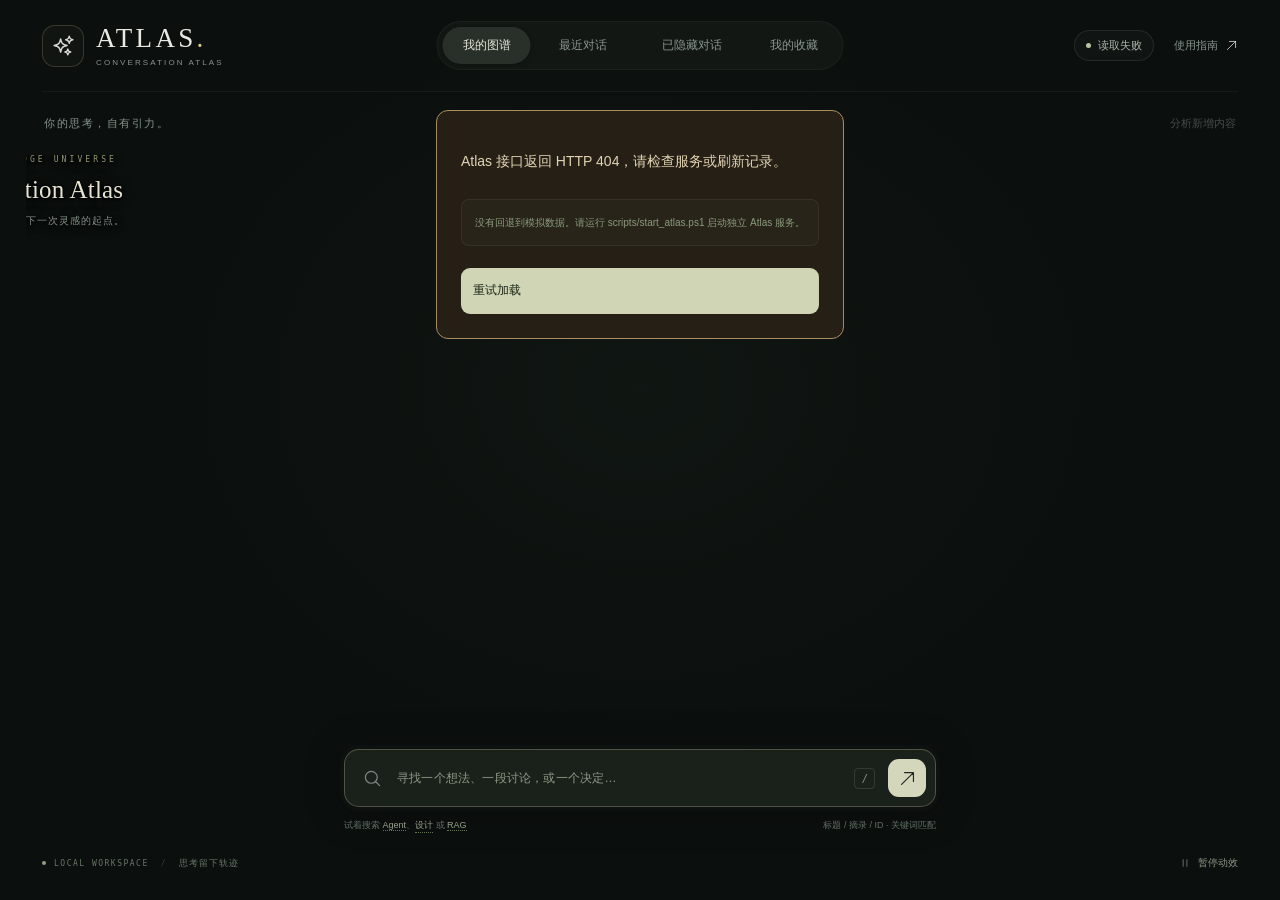
==== commit cbb22138: "Add Atlas conversation management and answer bookmarks" ====
--- a/plugins/conversation_atlas/frontend/index.html
+++ b/plugins/conversation_atlas/frontend/index.html
@@ -19,6 +19,8 @@
         <nav class="main-nav" aria-label="主导航">
           <button class="nav-item active" id="home-nav" aria-current="page">我的图谱</button>
           <button class="nav-item" id="recent-toggle" aria-expanded="false" aria-controls="recent-panel">最近对话<span id="recent-count" class="nav-count"></span></button>
+          <button class="nav-item" id="hidden-toggle">已隐藏对话</button>
+          <button class="nav-item" id="bookmarks-toggle">我的收藏</button>
         </nav>
         <div class="header-actions"><span class="demo-badge"><i></i><span id="source-label">正在读取…</span></span><button class="quiet-button" id="guide-toggle">使用指南<img src="icons/arrow-up-right.svg" alt=""></button></div>
       </header>
@@ -26,7 +28,7 @@
       <section class="workspace" aria-label="对话图谱工作区">
         <div class="workspace-bar">
           <div class="breadcrumb"><button id="back-atlas" class="back-button" hidden><img src="icons/arrow-left.svg" alt="">返回 Atlas</button><span id="breadcrumb-text">你的思考，自有引力。</span></div>
-          <div class="analysis-controls"><small id="analysis-scope">选择一个对话后可分析新增内容</small><button id="analyze-new" class="quiet-button" disabled>分析新增内容</button><span id="analysis-status" role="status" aria-live="polite"></span></div>
+          <div class="analysis-controls"><small id="analysis-scope" class="sr-only">选择一个对话后可分析新增内容</small><button id="conversation-manage" class="quiet-button" hidden>管理对话</button><button id="analyze-new" class="quiet-button" disabled>分析新增内容</button><span id="analysis-status" role="status" aria-live="polite"></span></div>
           <span id="view-label" class="view-label">OVERVIEW / 全景</span>
         </div>
         <div class="workarea" id="workarea">
@@ -41,11 +43,9 @@
           </div>
           <aside id="inspector" class="inspector" aria-label="节点详情" hidden></aside>
         </div>
-        <p id="graph-hint" class="graph-hint">选择一颗星球，沿着思考的轨迹探索</p>
       </section>
 
       <section class="search-dock" aria-label="搜索历史对话">
-        <p id="data-notice" class="data-notice" hidden></p>
         <div class="universe-stats" id="universe-stats"></div>
         <form class="search-form" id="search-form" role="search">
           <img class="search-icon" src="icons/magnifying-glass.svg" alt="">
@@ -59,6 +59,9 @@
 
       <footer class="app-footer"><span><i class="workspace-dot"></i>LOCAL WORKSPACE<span class="footer-separator">/</span><span class="footer-detail">思考留下轨迹</span></span><button id="motion-toggle" class="motion-toggle" aria-pressed="false"><img src="icons/pause.svg" alt=""><span>暂停动效</span></button></footer>
       <section id="recent-panel" class="recent-panel" aria-label="最近的演示对话" hidden></section>
+      <dialog id="collection-dialog" class="collection-dialog" aria-labelledby="collection-title"><header class="collection-head"><h2 id="collection-title"></h2><button id="collection-close" class="icon-button" aria-label="关闭列表"><img src="icons/x-mark.svg" alt=""></button></header><div id="collection-list" class="collection-list"></div></dialog>
+      <dialog id="manage-dialog" class="collection-dialog manage-dialog" aria-labelledby="manage-title"><header class="collection-head"><h2 id="manage-title">管理对话</h2><button id="manage-close" class="icon-button" aria-label="关闭管理"><img src="icons/x-mark.svg" alt=""></button></header><div id="manage-options" class="collection-list"></div></dialog>
+      <dialog id="delete-dialog" class="collection-dialog manage-dialog" aria-labelledby="delete-title"><header class="collection-head"><h2 id="delete-title">永久删除本地对话</h2><button id="delete-close" class="icon-button" aria-label="取消删除"><img src="icons/x-mark.svg" alt=""></button></header><p id="delete-warning">将永久删除本机保存的原始消息、阅读结构、媒体、主题索引与收藏，并禁止采集器自动重新导入。ChatGPT 官方服务器上的对话不受影响。此操作不可撤销。</p><div class="delete-actions"><button id="delete-cancel" class="quiet-button">取消</button><button id="delete-confirm" class="danger-button">确认永久删除</button></div><p id="delete-error" role="alert" hidden></p></dialog>
       <dialog id="guide-dialog" class="guide-dialog" aria-labelledby="guide-title"><div class="dialog-top"><span class="eyebrow">A SMALL GUIDE TO YOUR UNIVERSE</span><button id="guide-close" class="icon-button" aria-label="关闭使用指南"><img src="icons/x-mark.svg" alt=""></button></div><h2 id="guide-title">从一次对话，走向一片星空。</h2><p>点击分类星球展开对话，再点击对话查看讨论阶段。最右侧的详情面板记录摘要、结论与消息范围。</p><ol><li><b>探索</b><span>分类 → Conversation → Segment，始终从左向右。</span></li><li><b>回看</b><span>用“返回 Atlas”收拢图谱；关闭详情不会改变展开层级。</span></li><li><b>寻找</b><span>按 / 开始搜索。按 Esc 关闭浮层或详情。</span></li></ol><div id="guide-note" class="prototype-note">当前是前端交互原型。内容、分类、阶段与时间均为模拟；搜索仅匹配本地关键词。未接入真实历史对话、AI 或原文跳转。</div><button id="guide-done" class="primary-button">开始探索<img src="icons/arrow-up-right.svg" alt=""></button></dialog>
       <div id="announcer" class="sr-only" role="status" aria-live="polite"></div>
       <div id="load-error" class="load-error" role="alert" hidden></div>
--- a/plugins/conversation_atlas/frontend/styles.css
+++ b/plugins/conversation_atlas/frontend/styles.css
@@ -27,3 +27,130 @@
 .raw-prose {line-height:1.85;overflow-wrap:anywhere;white-space:pre-wrap}
 .raw-prose pre {white-space:pre;overflow-x:auto;background:#050907;padding:16px;border-radius:10px}
 @media(max-width:900px){.analysis-controls{max-width:75%;gap:6px}.analysis-controls small{max-width:170px}.workspace-bar>.view-label{display:none}}
+
+/* One bounded focus scene; details remain readable without expanding all history. */
+.graph-scene{min-width:360px;min-height:350px}
+.graph-hint button{display:inline-flex;margin-left:18px;pointer-events:auto;color:#bcc9ad;font-size:11px}
+.analysis-controls{flex-wrap:nowrap;max-width:min(50%,620px)}
+.analysis-controls{position:relative}
+.analysis-controls #analysis-status{position:absolute;top:36px;right:0;width:max-content;max-width:min(420px,70vw);white-space:nowrap;overflow:hidden;text-overflow:ellipsis;text-align:right}
+.analysis-controls #analysis-scope.sr-only{position:absolute;width:1px;height:1px;overflow:hidden;clip:rect(0,0,0,0);white-space:nowrap}
+.analysis-controls .quiet-button{display:flex;white-space:nowrap;flex:none}
+.workspace-bar .breadcrumb{flex:1}
+.workspace-bar .view-label{display:none}
+.universe-stats{margin-bottom:20px}
+.collection-dialog{color:var(--text);background:#151d17;border:1px solid #526345;border-radius:16px;width:min(560px,calc(100% - 32px));max-height:min(74dvh,700px);padding:23px;box-shadow:0 24px 80px #000b}
+.collection-dialog::backdrop{background:#060a08ba;backdrop-filter:blur(5px)}
+.collection-head{display:flex;align-items:center;justify-content:space-between;gap:20px;margin-bottom:14px}
+.collection-head h2{font-size:19px;font-weight:400;margin:0;overflow-wrap:anywhere}
+.collection-list{overflow:auto;max-height:58dvh}
+.collection-item{padding:16px 4px;border-top:1px solid #ffffff14}
+.collection-item strong{display:block;font-size:13px;font-weight:500;line-height:1.6}
+.collection-item small,.collection-item p{display:block;color:#a6b4a4;line-height:1.7;margin:6px 0 10px}
+.collection-item .quiet-button,.manage-dialog .quiet-button{display:inline-flex;margin-right:18px;color:#c8d2bb}
+.collection-item .quiet-button:hover,.manage-dialog .quiet-button:hover{color:#fff}
+.manage-dialog .collection-list{display:grid;gap:10px}
+.manage-dialog .collection-list button{text-align:left;width:100%;padding:12px;border:1px solid #ffffff16;border-radius:8px}
+.danger-button{color:#e7aca1;background:#7f292119;border:1px solid #d8725e77;border-radius:8px;padding:10px 13px;font-size:11px}
+.danger-button:hover{background:#9e352433}
+.delete-actions{display:flex;align-items:center;justify-content:flex-end;gap:20px;margin-top:20px}
+#delete-warning{color:#c6cfc0;font-size:12px;line-height:1.9}
+#delete-error{font-size:11px;color:#e7aca1}
+.bookmark-button{display:inline-flex;align-items:center;gap:6px;white-space:nowrap;color:#c9d2bc;font-size:10px}
+.bookmark-button img{width:15px;height:15px}
+@media(max-width:900px){.app-header .main-nav{max-width:calc(100vw - 30px);overflow-x:auto;scrollbar-width:none}.main-nav .nav-item{padding:8px 11px;font-size:10px}.analysis-controls{max-width:68%}.analysis-controls #analysis-status{max-width:130px}}
+@media(max-width:760px){.analysis-controls #analysis-status{display:none}.analysis-controls .quiet-button{font-size:9px}.workspace-bar .breadcrumb>span{display:none}}
+.atlas-app.expanded .core-label{opacity:0}
+.graph-node.overview-conversation{border-radius:34px;background:radial-gradient(ellipse at 28% 20%,#3a443258,#151b17eb 72%);padding:14px}
+.graph-node.segment{border-radius:24px}
+.node-title{font-size:13px;line-height:1.6}
+.inspector{flex-basis:380px;padding:26px}
+.inspector h2{font-size:23px;line-height:1.55;letter-spacing:.2px}
+.inspector-summary{font-size:15px;line-height:1.95;color:#cbd3c6}
+.inspector-summary p{margin:0 0 16px}
+.inspector-summary strong{color:#f1f0d7;font-weight:600}
+.inspector-section h3{font-size:13px;margin:22px 0 12px}
+.outcomes li{font-size:14px;line-height:1.9;margin:10px 0}
+.answer-reference{font-size:14px;line-height:1.7}
+.answer-reference small{font-size:13px}
+.raw-prose,.raw-message pre{font-size:16px;line-height:2}
+.raw-message-list{height:calc(100% - 140px)}
+.raw-dialog{width:min(1000px,calc(100% - 32px))}
+@media(min-width:1600px){.inspector{flex-basis:420px}}
+@media(min-width:761px) and (max-width:1179px){.inspector{position:relative;inset:auto;flex-basis:330px;width:330px}.graph-viewport.has-inspector{padding-right:0}}
+@media(max-width:1000px){.core-label small,.core-eyebrow{display:none}.core-label strong{font-size:18px}}
+@media(max-width:760px){.inspector{width:calc(100% - 24px);max-height:55vh;top:auto;bottom:195px}.raw-prose,.raw-message pre{font-size:14px}}
+
+/* Home sky only: the existing canvas supplies the same particle shells as the core. */
+.graph-node.overview-conversation,
+.graph-node.overview-conversation:hover {
+  display:block;padding:0;border:0;border-radius:0;background:transparent;
+  backdrop-filter:none;box-shadow:none;text-align:center;
+}
+.overview-conversation .node-spark {
+  position:absolute;left:50%;top:32px;width:var(--planet-size,48px);height:var(--planet-size,48px);
+  transform:translate(-50%,-50%);background:transparent;
+  border:0;
+  box-shadow:0 0 18px 4px color-mix(in srgb,var(--node-color) 8%,transparent),inset 0 0 16px #c9e0d408;
+  animation:planet-breathe 7s ease-in-out infinite;animation-delay:var(--planet-delay);
+  transition:box-shadow .35s,border-color .35s;
+}
+.overview-conversation .node-copy {
+  position:absolute;top:var(--planet-label-top,65px);left:50%;transform:translateX(-50%);
+  max-width:100%;padding:4px 8px;border:1px solid #c5d4bb12;border-radius:5px;
+  background:#10171155;color:#bdc7bd;transition:color .3s,border-color .3s,background .3s;
+}
+.overview-conversation .node-title {font-size:11px;font-weight:400;letter-spacing:.25px}
+.overview-conversation .node-chevron,.overview-conversation .node-meta {display:none}
+.overview-conversation:hover .node-spark,.overview-conversation:focus-visible .node-spark {
+  border-color:#cde5c94d;box-shadow:0 0 27px 7px #bedbc51c,inset 0 0 16px #d3e5c812;
+}
+.overview-conversation:hover .node-copy,.overview-conversation:focus-visible .node-copy {
+  color:#e0e8d6;border-color:#c5d4bb36;background:#17231c99;
+}
+.overview-conversation:active .node-spark {box-shadow:0 0 32px 10px #d9e8c735}
+.overview-conversation:focus-visible {outline:1px solid #bdcfa73b;outline-offset:4px;border-radius:12px}
+.connection.gravity-line {
+  stroke:var(--gravity-color,#afcbb9);stroke-width:.7;stroke-linecap:round;stroke-opacity:.25;
+  animation:gravity-breathe 9s ease-in-out infinite;animation-delay:var(--line-delay);
+}
+.connection.gravity-line.hovered {animation:none;stroke-opacity:.58;stroke-width:1}
+.gravity-flow {fill:none;pointer-events:none;stroke:var(--gravity-color,#afcbb9);stroke-width:1.7;stroke-linecap:round;stroke-dasharray:1 185;opacity:.55;filter:drop-shadow(0 0 3px var(--gravity-color,#afcbb9));transition:d 720ms var(--ease);animation:gravity-travel 12s linear infinite;animation-delay:var(--line-delay)}
+@keyframes gravity-travel {to {stroke-dashoffset:-372}}
+@keyframes planet-breathe {50% {opacity:.6;box-shadow:0 0 23px 6px #b5d2b918}}
+@keyframes gravity-breathe {50% {stroke-opacity:.14}}
+.atlas-app:not(.expanded) .core-label {text-shadow:0 1px 12px #000,0 1px 3px #000}
+.motion-paused .gravity-line,.motion-paused .gravity-flow,.motion-paused .overview-conversation .node-spark {animation-play-state:paused}
+
+/* Original reading only: the graph and its visual baseline are untouched. */
+.raw-dialog[open]{display:flex;flex-direction:column;gap:12px;padding:26px}
+.raw-dialog .raw-header,.raw-dialog .raw-jump,.raw-dialog>.prototype-note{flex:none}
+.raw-dialog .raw-message-list{flex:1;min-height:0;height:auto;margin-top:0;overflow:auto;padding:4px 10px 20px 2px}
+.raw-message{width:100%;min-width:0;margin:12px 0 26px;padding:18px 20px}
+.raw-message.role-user{width:fit-content;max-width:76%;margin-left:auto;border-radius:20px 20px 4px 20px;background:#29352e;border-color:#829b7530}
+.raw-message.role-assistant{max-width:100%;margin-right:auto;background:transparent;border:0;padding-left:4px}
+.raw-message header{flex-wrap:wrap;align-items:center;margin-bottom:12px}
+.raw-message header strong{font-size:13px;font-weight:600}
+.message-time,.message-position{font-size:10px;color:#91a08e;line-height:1.6}
+.message-position{display:block;margin-bottom:12px}
+.reading-prose{font:15px/1.95 "Segoe UI","Microsoft YaHei",sans-serif;color:#d4dccf;overflow-wrap:anywhere;min-width:0}
+.reading-prose p{margin:0 0 16px;white-space:pre-wrap}
+.role-user .reading-prose{white-space:pre-wrap}
+.reading-prose h1,.reading-prose h2,.reading-prose h3,.reading-prose h4,.reading-prose h5,.reading-prose h6{font-weight:650;line-height:1.55;margin:26px 0 14px;color:#eef1e4}
+.reading-prose h1{font-size:25px}.reading-prose h2{font-size:22px}.reading-prose h3{font-size:19px}.reading-prose h4{font-size:17px}
+.reading-prose strong{font-size:inherit;font-weight:650;color:#f0eed8}
+.reading-prose ul,.reading-prose ol{padding-left:26px;margin:12px 0 18px}.reading-prose li{margin:6px 0}
+.reading-prose blockquote{margin:16px 0;padding:3px 18px;border-left:3px solid #aebc8a70;color:#b3c2ab}
+.reading-prose pre{white-space:pre;overflow-x:auto;max-width:100%;background:#080e0b;border:1px solid #829a6e20;padding:18px;border-radius:12px;font:13px/1.8 Consolas,monospace;overflow-wrap:normal}
+.reading-prose code{font-family:Consolas,monospace;color:#d9dfcc;font-size:.92em}.reading-prose :not(pre)>code{background:#b5cba611;border-radius:4px;padding:2px 5px}
+.reading-prose a{color:#b9d2a5;text-decoration:underline;text-underline-offset:3px}
+.reading-table{overflow-x:auto;max-width:100%;margin:18px 0}.reading-table table{border-collapse:collapse;min-width:100%;font-size:14px}.reading-table th,.reading-table td{border:1px solid #8fa27e30;padding:9px 12px;text-align:left;min-width:100px}.reading-table th{background:#b4c99d0b;font-weight:600}
+.reading-prose figure{margin:18px 0;max-width:100%}.reading-prose img{display:block;max-width:100%;width:auto;height:auto;filter:none;border-radius:10px}.reading-prose figcaption{font-size:11px;color:#98a68e;line-height:1.6;margin-top:7px}
+.image-unavailable{border:1px dashed #829b7540;border-radius:10px;padding:15px}
+.reading-limitation{font-size:11px;line-height:1.8;color:#9aa98f;margin:0 0 15px}
+.reading-version-toggle{display:block;border:1px solid #b8c69c30;border-radius:8px;padding:9px 12px;color:#c9d9ba;font-size:12px;margin:0 0 16px;text-align:left;line-height:1.6}
+@media(max-width:760px){.raw-dialog[open]{padding:16px}.raw-message.role-user{max-width:90%}.raw-message{padding:14px}.reading-prose{font-size:14px}.reading-prose pre{font-size:12px}}
+@media(prefers-reduced-motion:reduce) {
+  .connection.gravity-line,.overview-conversation .node-spark {animation:none}
+  .gravity-flow {display:none!important;animation:none}
+}
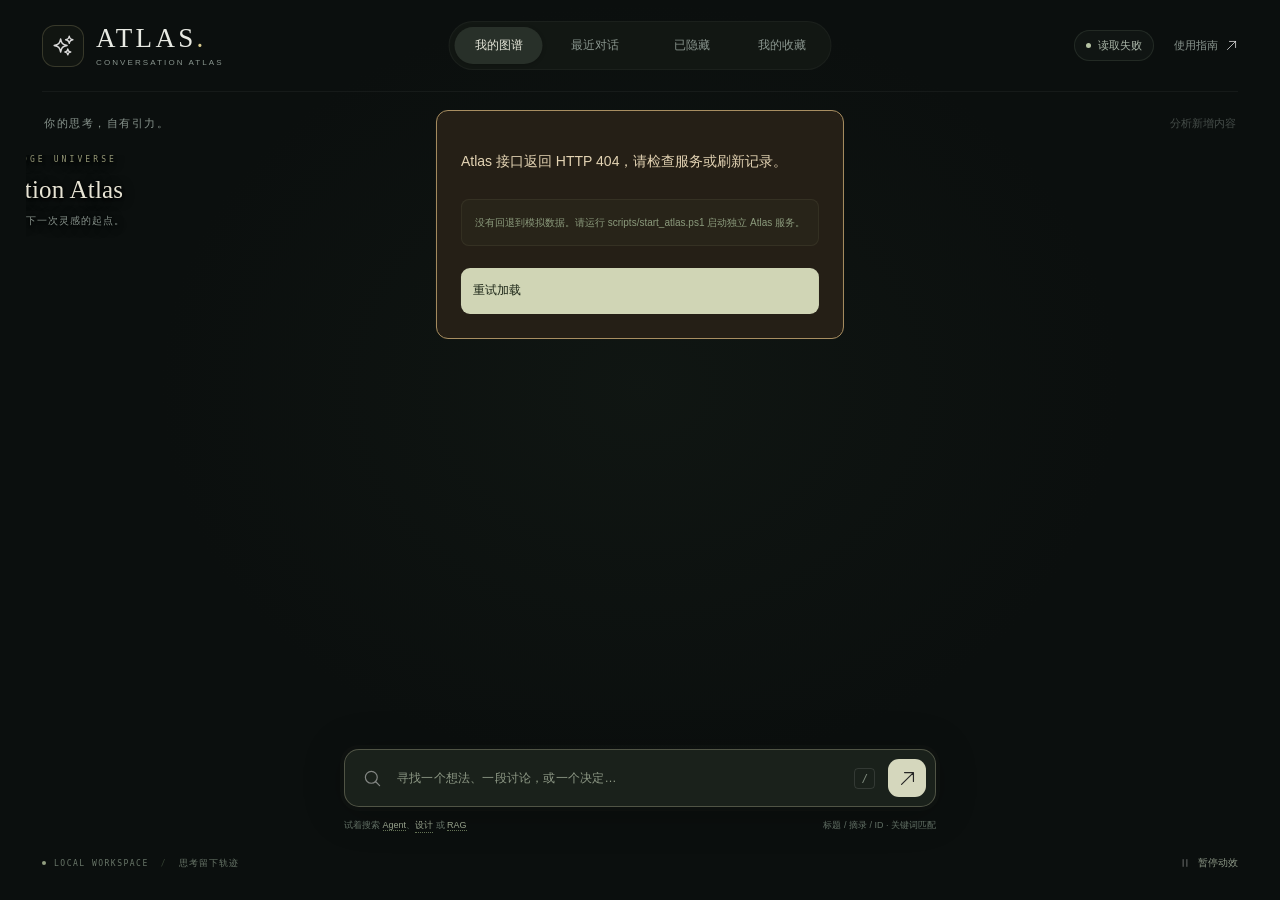
==== commit 336d3372: "Connect conversation planets to source-backed concepts and expose topic management" ====
--- a/plugins/conversation_atlas/frontend/index.html
+++ b/plugins/conversation_atlas/frontend/index.html
@@ -19,7 +19,7 @@
         <nav class="main-nav" aria-label="主导航">
           <button class="nav-item active" id="home-nav" aria-current="page">我的图谱</button>
           <button class="nav-item" id="recent-toggle" aria-expanded="false" aria-controls="recent-panel">最近对话<span id="recent-count" class="nav-count"></span></button>
-          <button class="nav-item" id="hidden-toggle">已隐藏对话</button>
+          <button class="nav-item" id="hidden-toggle">已隐藏</button>
           <button class="nav-item" id="bookmarks-toggle">我的收藏</button>
         </nav>
         <div class="header-actions"><span class="demo-badge"><i></i><span id="source-label">正在读取…</span></span><button class="quiet-button" id="guide-toggle">使用指南<img src="icons/arrow-up-right.svg" alt=""></button></div>
@@ -28,7 +28,7 @@
       <section class="workspace" aria-label="对话图谱工作区">
         <div class="workspace-bar">
           <div class="breadcrumb"><button id="back-atlas" class="back-button" hidden><img src="icons/arrow-left.svg" alt="">返回 Atlas</button><span id="breadcrumb-text">你的思考，自有引力。</span></div>
-          <div class="analysis-controls"><small id="analysis-scope" class="sr-only">选择一个对话后可分析新增内容</small><button id="conversation-manage" class="quiet-button" hidden>管理对话</button><button id="analyze-new" class="quiet-button" disabled>分析新增内容</button><span id="analysis-status" role="status" aria-live="polite"></span></div>
+          <div class="analysis-controls"><small id="analysis-scope" class="sr-only">选择一个对话后可分析新增内容</small><button id="conversation-manage" class="quiet-button manage-entry" hidden>隐藏 / 删除星球</button><button id="analyze-new" class="quiet-button" disabled>分析新增内容</button><span id="analysis-status" role="status" aria-live="polite"></span></div>
           <span id="view-label" class="view-label">OVERVIEW / 全景</span>
         </div>
         <div class="workarea" id="workarea">
@@ -36,7 +36,7 @@
             <div id="graph-scene" class="graph-scene">
               <canvas id="particle-field" aria-hidden="true"></canvas>
               <svg id="connections" aria-hidden="true"><g id="edge-layer"></g></svg>
-              <div id="core-label" class="core-label"><span class="core-eyebrow">YOUR KNOWLEDGE UNIVERSE</span><strong>Conversation Atlas</strong><small id="core-subtitle">让每一次对话，成为下一次灵感的起点。</small></div>
+              <div id="core-label" class="core-label"><span class="core-eyebrow">YOUR KNOWLEDGE UNIVERSE</span><strong id="core-title">Conversation Atlas</strong><small id="core-subtitle">让每一次对话，成为下一次灵感的起点。</small><div class="planet-actions"><button id="core-open" hidden>阅读原文</button><button id="core-menu" hidden>隐藏 / 删除</button></div></div>
               <div id="node-layer"></div>
               <div id="column-labels" class="column-labels" aria-hidden="true"></div>
             </div>
@@ -62,7 +62,8 @@
       <dialog id="collection-dialog" class="collection-dialog" aria-labelledby="collection-title"><header class="collection-head"><h2 id="collection-title"></h2><button id="collection-close" class="icon-button" aria-label="关闭列表"><img src="icons/x-mark.svg" alt=""></button></header><div id="collection-list" class="collection-list"></div></dialog>
       <dialog id="manage-dialog" class="collection-dialog manage-dialog" aria-labelledby="manage-title"><header class="collection-head"><h2 id="manage-title">管理对话</h2><button id="manage-close" class="icon-button" aria-label="关闭管理"><img src="icons/x-mark.svg" alt=""></button></header><div id="manage-options" class="collection-list"></div></dialog>
       <dialog id="delete-dialog" class="collection-dialog manage-dialog" aria-labelledby="delete-title"><header class="collection-head"><h2 id="delete-title">永久删除本地对话</h2><button id="delete-close" class="icon-button" aria-label="取消删除"><img src="icons/x-mark.svg" alt=""></button></header><p id="delete-warning">将永久删除本机保存的原始消息、阅读结构、媒体、主题索引与收藏，并禁止采集器自动重新导入。ChatGPT 官方服务器上的对话不受影响。此操作不可撤销。</p><div class="delete-actions"><button id="delete-cancel" class="quiet-button">取消</button><button id="delete-confirm" class="danger-button">确认永久删除</button></div><p id="delete-error" role="alert" hidden></p></dialog>
-      <dialog id="guide-dialog" class="guide-dialog" aria-labelledby="guide-title"><div class="dialog-top"><span class="eyebrow">A SMALL GUIDE TO YOUR UNIVERSE</span><button id="guide-close" class="icon-button" aria-label="关闭使用指南"><img src="icons/x-mark.svg" alt=""></button></div><h2 id="guide-title">从一次对话，走向一片星空。</h2><p>点击分类星球展开对话，再点击对话查看讨论阶段。最右侧的详情面板记录摘要、结论与消息范围。</p><ol><li><b>探索</b><span>分类 → Conversation → Segment，始终从左向右。</span></li><li><b>回看</b><span>用“返回 Atlas”收拢图谱；关闭详情不会改变展开层级。</span></li><li><b>寻找</b><span>按 / 开始搜索。按 Esc 关闭浮层或详情。</span></li></ol><div id="guide-note" class="prototype-note">当前是前端交互原型。内容、分类、阶段与时间均为模拟；搜索仅匹配本地关键词。未接入真实历史对话、AI 或原文跳转。</div><button id="guide-done" class="primary-button">开始探索<img src="icons/arrow-up-right.svg" alt=""></button></dialog>
+      <dialog id="refine-dialog" class="collection-dialog manage-dialog" aria-labelledby="refine-title"><header class="collection-head"><h2 id="refine-title">细分主题</h2><button id="refine-close" class="icon-button" aria-label="取消细分"><img src="icons/x-mark.svg" alt=""></button></header><p id="refine-budget" class="reading-limitation"></p><div class="delete-actions"><button id="refine-cancel" class="quiet-button">取消</button><button id="refine-confirm" class="refine-button">确认调用并细分</button></div></dialog>
+      <dialog id="guide-dialog" class="guide-dialog" aria-labelledby="guide-title"><div class="dialog-top"><span class="eyebrow">A SMALL GUIDE TO YOUR UNIVERSE</span><button id="guide-close" class="icon-button" aria-label="关闭使用指南"><img src="icons/x-mark.svg" alt=""></button></div><h2 id="guide-title">从一次对话，走向一片星空。</h2><p>每颗星球代表一段原始对话。点击星球展开主题，再进入概念、关键回答和完整原文。</p><ol><li><b>探索</b><span>对话星球 → 主题 → 概念 → 原文，从左向右展开。简单主题可直接阅读。</span></li><li><b>整理</b><span>星球下方可隐藏或删除对话；主题详情可移除主题。“已隐藏”中可以恢复。</span></li><li><b>寻找</b><span>按 / 开始搜索；用“返回 Atlas”收拢图谱。按 Esc 关闭浮层或详情。</span></li></ol><div id="guide-note" class="prototype-note">正在读取本地对话。已有概念可直接浏览；尚未细分的主题需手动确认模型调用预算。</div><button id="guide-done" class="primary-button">开始探索<img src="icons/arrow-up-right.svg" alt=""></button></dialog>
       <div id="announcer" class="sr-only" role="status" aria-live="polite"></div>
       <div id="load-error" class="load-error" role="alert" hidden></div>
     </div>
--- a/plugins/conversation_atlas/frontend/styles.css
+++ b/plugins/conversation_atlas/frontend/styles.css
@@ -154,3 +154,21 @@
   .connection.gravity-line,.overview-conversation .node-spark {animation:none}
   .gravity-flow {display:none!important;animation:none}
 }
+
+/* Focused planet is the Conversation; topics and concepts branch directly right. */
+.atlas-app.expanded .core-label.conversation-label{opacity:1;max-width:240px;white-space:normal;pointer-events:auto}
+.conversation-label .core-eyebrow{display:none}
+.conversation-label #core-title{font-size:16px;line-height:1.6;margin:0;overflow-wrap:anywhere}
+.planet-actions{display:flex;justify-content:center;gap:14px;margin-top:12px}
+.planet-actions button{font-size:11px;color:#b8c6a8;border-bottom:1px solid #97ab7b44;padding:4px 0;white-space:nowrap}
+.graph-node.block{border-radius:20px;background:#17211c;border-color:#a1c9b43d}
+.graph-node.block .node-title{font-size:12px}
+.graph-node.block.selected{background:#25352b;border-color:#bed6b779}
+.graph-node.segment .node-title{font-size:12px}
+.manage-entry{padding:8px 11px;border:1px solid #b0bca639;border-radius:8px;color:#ccd5bd;background:#b5c6a30b}
+.topic-actions{display:flex;gap:12px;margin:10px 0 18px}
+.topic-actions .quiet-button,.collection-dialog .quiet-button{display:inline-flex}
+.refine-button{display:inline-flex;padding:10px 14px;border-radius:9px;background:#cad4b6;color:#182119;font-size:12px}
+.refine-button:disabled{opacity:.55}
+.collection-dialog .reading-limitation{font-size:13px;line-height:1.85}
+@media(max-width:760px){.conversation-label #core-title{font-size:13px}.atlas-app.expanded .core-label.conversation-label{max-width:190px}.planet-actions{gap:10px}.planet-actions button{font-size:10px}}
